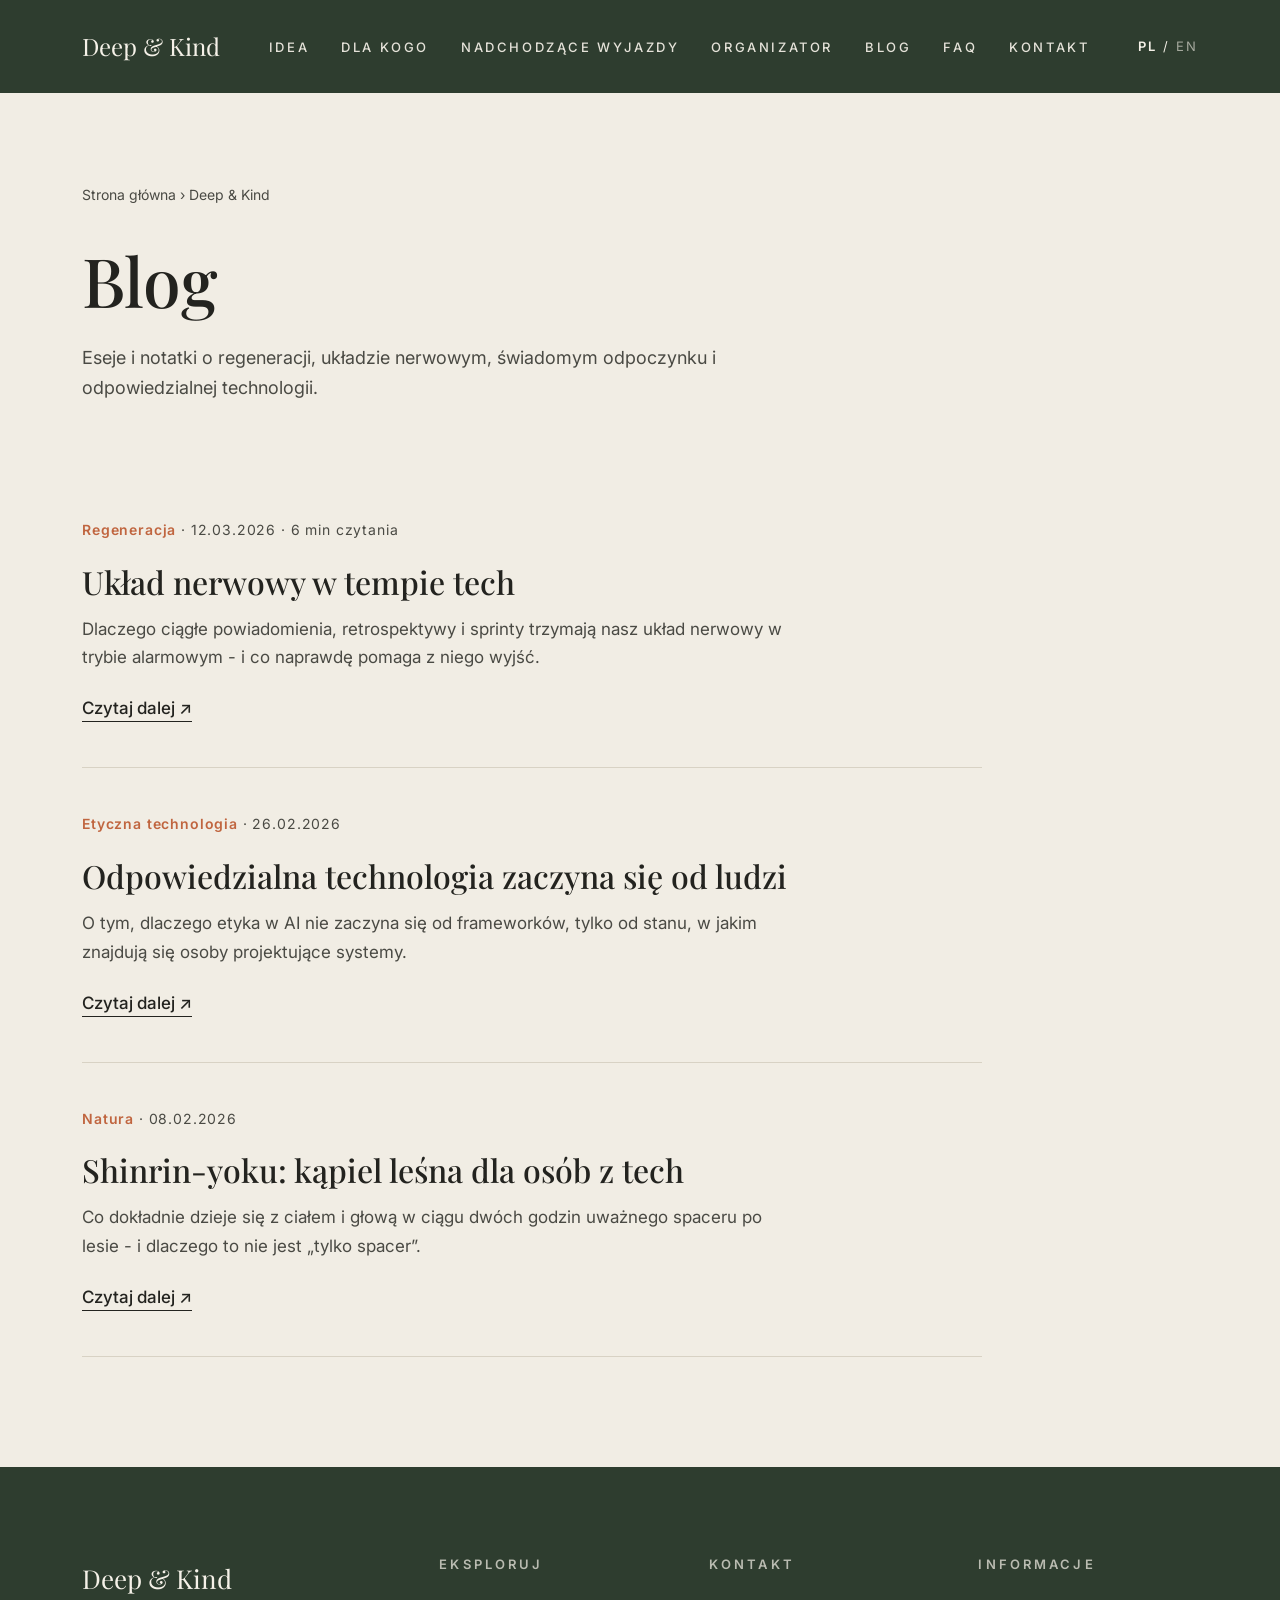
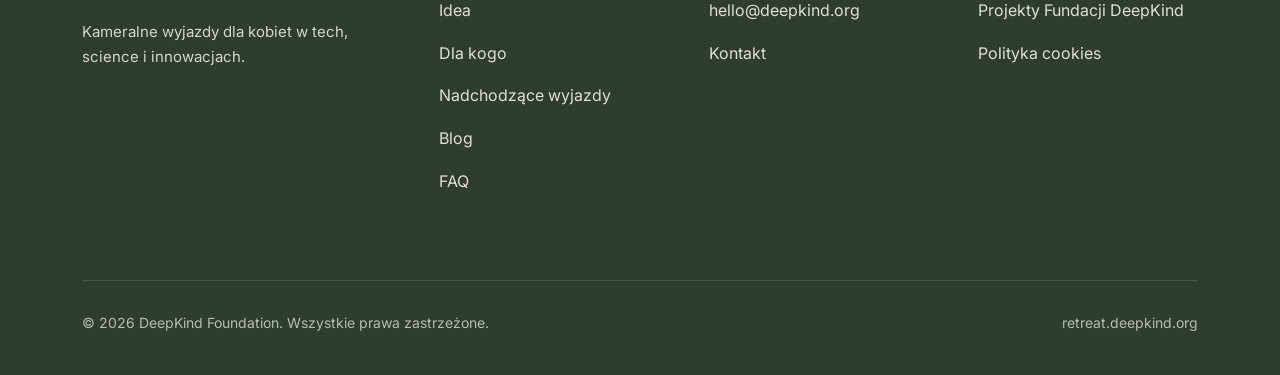
==== pl/blog/index.html @ f26f0a74 "initial commit" ====
<!DOCTYPE html>
<html lang="pl">
<head>
  <meta charset="UTF-8">
  <meta name="viewport" content="width=device-width, initial-scale=1.0">
  <title>Blog — Deep &amp; Kind Retreats | Regeneracja, natura i odpowiedzialna technologia</title>
  <meta name="description" content="Eseje i notatki o regeneracji, układzie nerwowym, świadomym odpoczynku i odpowiedzialnej technologii. Blog Deep & Kind Retreats.">
  <link rel="canonical" href="https://retreat.deepkind.org/pl/blog">
  <link rel="alternate" hreflang="pl" href="https://retreat.deepkind.org/pl/blog">
  <link rel="alternate" hreflang="en" href="https://retreat.deepkind.org/en/blog">
  <link rel="alternate" hreflang="x-default" href="https://retreat.deepkind.org/pl/blog">
  <meta property="og:type" content="website">
  <meta property="og:locale" content="pl_PL">
  <meta property="og:site_name" content="Deep &amp; Kind Retreats">
  <meta property="og:title" content="Blog — Deep &amp; Kind Retreats">
  <meta property="og:description" content="Eseje i notatki o regeneracji, układzie nerwowym, świadomym odpoczynku i odpowiedzialnej technologii.">
  <meta property="og:url" content="https://retreat.deepkind.org/pl/blog">
  <meta property="og:image" content="https://retreat.deepkind.org/images/og-cover.jpg">
  <meta name="theme-color" content="#2E3D2F">
  <link rel="icon" href="/images/favicon.png" type="image/png">
  <link rel="preconnect" href="https://fonts.googleapis.com">
  <link rel="preconnect" href="https://fonts.gstatic.com" crossorigin>
  <link href="https://fonts.googleapis.com/css2?family=Playfair+Display:ital,wght@0,400;0,500;0,600;1,400;1,500&family=Inter:wght@400;500;600&display=swap" rel="stylesheet">
  <link rel="stylesheet" href="/assets/style.css">
  <script type="application/ld+json">
  {
    "@context": "https://schema.org",
    "@type": "Blog",
    "name": "Blog Deep & Kind",
    "url": "https://retreat.deepkind.org/pl/blog",
    "inLanguage": "pl-PL",
    "publisher": { "@type": "Organization", "name": "Fundacja DeepKind", "url": "https://deepkind.org" }
  }
  </script>
</head>
<body>

  <header class="naglowek naglowek-staly">
    <div class="kontener">
      <a href="/pl" class="logo">Deep &amp; Kind</a>
      <button class="menu-przycisk" aria-label="Otwórz menu" aria-expanded="false" onclick="przelaczMenu(this)">&#9776;</button>
      <nav aria-label="Nawigacja główna">
        <ul class="menu" id="menu">
          <li><a href="/pl#idea">Idea</a></li>
          <li><a href="/pl#dla-kogo">Dla kogo</a></li>
          <li><a href="/pl/retreats">Nadchodzące wyjazdy</a></li>
          <li><a href="/pl#organizator">Organizator</a></li>
          <li><a href="/pl/blog">Blog</a></li>
          <li><a href="/pl#faq">FAQ</a></li>
          <li><a href="/pl/contact">Kontakt</a></li>
        </ul>
      </nav>
      <div class="jezyki">
        <a href="/pl/blog" class="aktywny" aria-current="page">PL</a> / <a href="/en/blog">EN</a>
      </div>
    </div>
  </header>

  <div class="podstrona-naglowek">
    <div class="kontener">
      <p class="okruszki"><a href="/pl">Strona główna</a> &rsaquo; Deep &amp; Kind</p>
      <h1>Blog</h1>
      <p class="wstep">Eseje i notatki o regeneracji, układzie nerwowym, świadomym odpoczynku i odpowiedzialnej technologii.</p>
    </div>
  </div>

  <section style="padding-top: 0;">
    <div class="kontener">
      <div class="wpisy">

        <article class="wpis">
          <p class="wpis-meta"><span class="kategoria">Regeneracja</span> &middot; 12.03.2026 &middot; 6 min czytania</p>
          <h2><a href="/pl/blog/uklad-nerwowy-w-tech">Układ nerwowy w tempie tech</a></h2>
          <p>Dlaczego ciągłe powiadomienia, retrospektywy i sprinty trzymają nasz układ nerwowy w trybie alarmowym - i co naprawdę pomaga z niego wyjść.</p>
          <a href="/pl/blog/uklad-nerwowy-w-tech" class="karta-link">Czytaj dalej</a>
        </article>

        <article class="wpis">
          <p class="wpis-meta"><span class="kategoria">Etyczna technologia</span> &middot; 26.02.2026</p>
          <h2><a href="/pl/blog/odpowiedzialna-technologia">Odpowiedzialna technologia zaczyna się od ludzi</a></h2>
          <p>O tym, dlaczego etyka w AI nie zaczyna się od frameworków, tylko od stanu, w jakim znajdują się osoby projektujące systemy.</p>
          <a href="/pl/blog/odpowiedzialna-technologia" class="karta-link">Czytaj dalej</a>
        </article>

        <article class="wpis">
          <p class="wpis-meta"><span class="kategoria">Natura</span> &middot; 08.02.2026</p>
          <h2><a href="/pl/blog/shinrin-yoku-dla-tech">Shinrin-yoku: kąpiel leśna dla osób z tech</a></h2>
          <p>Co dokładnie dzieje się z ciałem i głową w ciągu dwóch godzin uważnego spaceru po lesie - i dlaczego to nie jest &bdquo;tylko spacer&rdquo;.</p>
          <a href="/pl/blog/shinrin-yoku-dla-tech" class="karta-link">Czytaj dalej</a>
        </article>

      </div>
    </div>
  </section>

  <footer class="stopka">
    <div class="kontener">
      <div class="stopka-siatka">
        <div>
          <a href="/pl" class="logo">Deep &amp; Kind</a>
          <p>Kameralne wyjazdy dla kobiet w tech, science i innowacjach.</p>
        </div>
        <div>
          <h3>Eksploruj</h3>
          <ul>
            <li><a href="/pl#idea">Idea</a></li>
            <li><a href="/pl#dla-kogo">Dla kogo</a></li>
            <li><a href="/pl/retreats">Nadchodzące wyjazdy</a></li>
            <li><a href="/pl/blog">Blog</a></li>
            <li><a href="/pl#faq">FAQ</a></li>
          </ul>
        </div>
        <div>
          <h3>Kontakt</h3>
          <ul>
            <li><a href="mailto:hello@deepkind.org">hello@deepkind.org</a></li>
            <li><a href="/pl/contact">Kontakt</a></li>
          </ul>
        </div>
        <div>
          <h3>Informacje</h3>
          <ul>
            <li><a href="https://deepkind.org/" target="_blank" rel="noopener">Projekty Fundacji DeepKind</a></li>
            <li><a href="https://deepkind.org/polityka-cookies" target="_blank" rel="noopener">Polityka cookies</a></li>
          </ul>
        </div>
      </div>
      <div class="stopka-dol">
        <span>&copy; 2026 DeepKind Foundation. Wszystkie prawa zastrzeżone.</span>
        <span>retreat.deepkind.org</span>
      </div>
    </div>
  </footer>

  <script src="/assets/skrypty.js"></script>
</body>
</html>
---- assets/style.css ----
/* ============================================================
   DEEP & KIND RETREATS — WSPÓLNY ARKUSZ STYLÓW
   Paleta i typografia w jednym miejscu: zmień tutaj, a zmieni
   się na całej stronie.
   ============================================================ */
:root {
  --zielen-ciemna: #2E3D2F;
  --krem: #F1EDE4;
  --krem-cieplejszy: #E9E3D7;
  --kremowa-karta: #F6F3EC;
  --terakota: #C0653F;
  --terakota-ciemna: #A9552F;
  --grafit: #23231F;
  --tekst: #4A4A44;
  --linia: #D8D2C4;
  --bialy-cieply: #F5F1E8;
  --font-naglowki: 'Playfair Display', Georgia, serif;
  --font-tekst: 'Inter', -apple-system, 'Segoe UI', sans-serif;
  --szerokosc: 1180px;
}

* { margin: 0; padding: 0; box-sizing: border-box; }
html { scroll-behavior: smooth; }
@media (prefers-reduced-motion: reduce) {
  html { scroll-behavior: auto; }
  *, *::before, *::after { animation: none !important; transition: none !important; }
}
body {
  font-family: var(--font-tekst);
  color: var(--tekst);
  background: var(--krem);
  line-height: 1.7;
  font-size: 17px;
  -webkit-font-smoothing: antialiased;
}
.kontener { max-width: var(--szerokosc); margin: 0 auto; padding: 0 32px; }
h1, h2, h3 { font-family: var(--font-naglowki); color: var(--grafit); font-weight: 500; line-height: 1.15; }
a { color: inherit; }
section { padding: 110px 0; }
:focus-visible { outline: 2px solid var(--terakota); outline-offset: 3px; }

.etykieta {
  display: block;
  font-size: 13px;
  font-weight: 600;
  letter-spacing: 0.28em;
  text-transform: uppercase;
  color: var(--terakota);
  margin-bottom: 20px;
}
.tlo-cieplejsze { background: var(--krem-cieplejszy); }

/* ---------- Nawigacja ---------- */
.naglowek { position: absolute; top: 0; left: 0; right: 0; z-index: 50; padding: 26px 0; }
.naglowek-staly { position: static; background: var(--zielen-ciemna); }
.naglowek .kontener { display: flex; align-items: center; justify-content: space-between; gap: 24px; }
.logo { font-family: var(--font-naglowki); font-size: 24px; color: var(--bialy-cieply); text-decoration: none; white-space: nowrap; }
.menu { display: flex; align-items: center; gap: 32px; list-style: none; }
.menu a {
  color: var(--bialy-cieply); text-decoration: none; font-size: 13px; font-weight: 500;
  letter-spacing: 0.2em; text-transform: uppercase; opacity: 0.92; transition: opacity 0.2s;
}
.menu a:hover { opacity: 1; }
.jezyki { color: var(--bialy-cieply); font-size: 13px; letter-spacing: 0.15em; }
.jezyki a { text-decoration: none; opacity: 0.6; }
.jezyki .aktywny { font-weight: 600; opacity: 1; }
.menu-przycisk { display: none; background: none; border: none; color: var(--bialy-cieply); font-size: 28px; cursor: pointer; line-height: 1; }

/* ---------- Przyciski i odnośniki ---------- */
.przycisk {
  display: inline-block; padding: 17px 38px; font-family: var(--font-tekst); font-size: 16px;
  font-weight: 500; text-decoration: none; border-radius: 6px; cursor: pointer;
  transition: background 0.2s, border-color 0.2s; border: 1px solid transparent;
}
.przycisk-pelny { background: var(--terakota); color: #fff; }
.przycisk-pelny:hover { background: var(--terakota-ciemna); }
.przycisk-obrys { background: transparent; color: var(--bialy-cieply); border-color: rgba(245,241,232,0.55); }
.przycisk-obrys:hover { border-color: var(--bialy-cieply); }
.link-podkreslony {
  display: inline-block; font-weight: 500; color: var(--grafit); text-decoration: none;
  border-bottom: 1px solid var(--grafit); padding-bottom: 3px;
}
.link-podkreslony:hover { color: var(--terakota); border-color: var(--terakota); }

/* ---------- Hero (strona główna) ---------- */
.hero {
  position: relative; min-height: 100vh; display: flex; align-items: center; justify-content: center;
  text-align: center; padding: 0;
  background: linear-gradient(rgba(35,48,36,0.62), rgba(35,48,36,0.62)),
              url('/images/hero-las.jpg') center / cover no-repeat, var(--zielen-ciemna);
}
.hero-tresc { max-width: 860px; padding: 140px 32px 120px; }
.hero .etykieta { color: var(--bialy-cieply); opacity: 0.9; margin-bottom: 28px; }
.hero h1 { font-size: clamp(52px, 8vw, 96px); color: var(--bialy-cieply); margin-bottom: 22px; }
.hero .motto { font-family: var(--font-naglowki); font-style: italic; font-size: clamp(22px, 3vw, 30px); color: var(--bialy-cieply); margin-bottom: 34px; }
.hero .opis { color: var(--bialy-cieply); opacity: 0.95; max-width: 640px; margin: 0 auto 46px; font-size: 18px; }
.hero-przyciski { display: flex; gap: 18px; justify-content: center; flex-wrap: wrap; }

/* ---------- Nagłówek podstrony ---------- */
.podstrona-naglowek { padding: 90px 0 70px; }
.podstrona-naglowek .okruszki { font-size: 14px; margin-bottom: 34px; }
.podstrona-naglowek .okruszki a { color: var(--tekst); text-decoration: none; }
.podstrona-naglowek .okruszki a:hover { color: var(--terakota); }
.podstrona-naglowek h1 { font-size: clamp(42px, 6vw, 68px); margin-bottom: 24px; }
.podstrona-naglowek .wstep { max-width: 640px; font-size: 18px; }

/* ---------- Sekcje treści ---------- */
.sekcja-h2 { font-size: clamp(38px, 5vw, 58px); margin-bottom: 44px; }
.tekst-waski { max-width: 640px; }
.tekst-sredni { max-width: 820px; font-size: 18px; }
.tekst-waski p + p, .tekst-sredni p + p { margin-top: 26px; }

.filary { display: grid; grid-template-columns: repeat(3, 1fr); gap: 60px; margin-top: 90px; }
.filar::before { content: ""; display: block; width: 44px; height: 3px; background: var(--linia); margin-bottom: 26px; }
.filar h3 { font-size: 27px; margin-bottom: 16px; }
.filar p { font-size: 16px; }

.motto-pytanie { font-family: var(--font-naglowki); font-style: italic; font-size: 26px; color: var(--grafit); margin-top: 44px; }

/* ---------- Dla kogo ---------- */
.dla-kogo-siatka { display: grid; grid-template-columns: 1fr 1.2fr; gap: 80px; align-items: start; }
.grupy { list-style: none; }
.grupy li {
  background: var(--kremowa-karta); padding: 26px 30px; font-family: var(--font-naglowki);
  font-size: 22px; color: var(--grafit); border-bottom: 1px solid var(--linia);
}
.grupy li:last-child { border-bottom: none; }
.objawy-etykieta { font-size: 13px; font-weight: 600; letter-spacing: 0.26em; text-transform: uppercase; color: var(--terakota); margin-bottom: 30px; }
.objawy { list-style: none; counter-reset: objaw; }
.objawy li {
  counter-increment: objaw; display: flex; gap: 20px; padding: 24px 0;
  border-bottom: 1px solid var(--linia); font-size: 19px; color: var(--grafit); line-height: 1.5;
}
.objawy li::before { content: counter(objaw, decimal-leading-zero); font-family: var(--font-naglowki); color: var(--terakota); font-size: 17px; padding-top: 3px; }

/* ---------- Karty wyjazdów ---------- */
.karty { display: grid; grid-template-columns: 1fr 1fr; gap: 40px; }
.karta { background: var(--kremowa-karta); border: 1px solid var(--linia); border-radius: 4px; overflow: hidden; display: flex; flex-direction: column; }
.karta-foto { height: 300px; background: var(--zielen-ciemna) center / cover no-repeat; }
.karta-foto.biebrza { background-image: url('/images/wyjazd-biebrza.jpg'); }
.karta-foto.jesien { background-image: url('/images/wyjazd-jesien.jpg'); }
.karta-tresc { padding: 38px 40px 44px; display: flex; flex-direction: column; flex: 1; }
.karta-naglowek { display: flex; justify-content: space-between; align-items: baseline; gap: 16px; margin-bottom: 22px; }
.karta-typ { font-size: 12px; font-weight: 600; letter-spacing: 0.26em; text-transform: uppercase; color: var(--terakota); }
.karta-termin { font-size: 15px; white-space: nowrap; }
.karta h3 { font-size: 32px; margin-bottom: 10px; }
.karta h3 a { text-decoration: none; }
.karta h3 a:hover { color: var(--terakota); }
.karta-miejsce { font-size: 16px; margin-bottom: 28px; }
.karta-program { list-style: none; margin-bottom: 36px; }
.karta-program li { position: relative; padding: 6px 0 6px 22px; font-size: 16px; }
.karta-program li::before { content: "\2022"; position: absolute; left: 0; color: var(--terakota); }
.karta-link { margin-top: auto; align-self: flex-start; font-weight: 500; color: var(--grafit); text-decoration: none; border-bottom: 1px solid var(--grafit); padding-bottom: 3px; }
.karta-link::after { content: " \2197"; }
.karta-link:hover { color: var(--terakota); border-color: var(--terakota); }

.za-nami { margin-top: 100px; }
.za-nami-ramka {
  border: 1px dashed var(--linia); border-radius: 4px; padding: 90px 40px; text-align: center;
  font-family: var(--font-naglowki); font-style: italic; font-size: 24px;
}

/* ---------- Newsletter ---------- */
.newsletter { text-align: center; }
.newsletter h2 { font-size: clamp(38px, 5vw, 56px); margin-bottom: 24px; max-width: 700px; margin-left: auto; margin-right: auto; }
.newsletter .wstep { max-width: 620px; margin: 0 auto 50px; font-size: 18px; }
.formularz-newsletter { display: flex; gap: 16px; max-width: 640px; margin: 0 auto 26px; }
.formularz-newsletter input[type="email"] {
  flex: 1; padding: 18px 22px; font-family: var(--font-tekst); font-size: 16px; color: var(--grafit);
  background: var(--kremowa-karta); border: 1px solid var(--linia); border-radius: 6px;
}
.formularz-newsletter input::placeholder { color: #9A958A; }
.zgoda { font-size: 14px; max-width: 480px; margin: 0 auto; }
.formularz-info { margin-top: 18px; font-size: 15px; color: var(--terakota); display: none; }
.formularz-info.formularz-sukces { color: var(--zielen-ciemna); }
.pole-pulapka { position: absolute; left: -9999px; width: 1px; height: 1px; overflow: hidden; }
.cf-turnstile { margin: 20px 0; }

/* ---------- FAQ ---------- */
.faq-lista { max-width: 900px; }
.faq-pozycja { border-bottom: 1px solid var(--linia); }
.faq-pytanie {
  width: 100%; display: flex; justify-content: space-between; align-items: center; gap: 20px;
  background: none; border: none; text-align: left; padding: 30px 0; cursor: pointer;
  font-family: var(--font-naglowki); font-size: 25px; color: var(--grafit);
}
.faq-pytanie .strzalka { transition: transform 0.25s; font-size: 16px; }
.faq-pozycja.otwarta .strzalka { transform: rotate(180deg); }
.faq-odpowiedz { max-height: 0; overflow: hidden; transition: max-height 0.3s ease; }
.faq-odpowiedz p { padding: 0 0 30px; max-width: 760px; }

/* ---------- Manifest ---------- */
.manifest { background: var(--zielen-ciemna); color: var(--bialy-cieply); padding: 130px 0; }
.manifest h2 { color: var(--bialy-cieply); font-size: clamp(40px, 5.5vw, 64px); margin-bottom: 60px; }
.manifest p { max-width: 720px; font-size: 19px; opacity: 0.94; }
.manifest p + p { margin-top: 30px; }

/* ---------- Zamknięcie / CTA ---------- */
.zamkniecie { text-align: center; padding: 140px 0; }
.zamkniecie h2 { font-size: clamp(34px, 4.5vw, 52px); max-width: 900px; margin: 0 auto 50px; }

/* ---------- Strona wyjazdu: overview i checklisty ---------- */
.overview-siatka { display: grid; grid-template-columns: 1.1fr 1fr; gap: 80px; align-items: start; }
.checklista { list-style: none; }
.checklista li { position: relative; padding: 10px 0 10px 40px; font-size: 18px; color: var(--grafit); }
.checklista li::before {
  content: "\2713"; position: absolute; left: 0; top: 10px; width: 26px; height: 26px;
  border: 1.5px solid var(--terakota); border-radius: 50%; color: var(--terakota);
  font-size: 14px; display: flex; align-items: center; justify-content: center;
}

/* ---------- Program: oś czasu ---------- */
.program-naglowek { text-align: center; margin-bottom: 40px; }
.program-naglowek h2 { font-size: clamp(40px, 5.5vw, 62px); margin-bottom: 26px; }
.program-motto { font-style: italic; max-width: 640px; margin: 0 auto; font-size: 18px; }
.dzien { margin-top: 90px; }
.dzien-tytul { font-size: clamp(32px, 4vw, 46px); margin-bottom: 10px; }
.dzien-tytul .ang { color: #6E6E64; }
.dzien-motto { font-style: italic; margin-bottom: 50px; }
.os { list-style: none; border-left: 1px solid var(--linia); margin-left: 14px; }
.os li { position: relative; padding: 0 0 44px 46px; }
.os li:last-child { padding-bottom: 0; }
.os li::before {
  content: ""; position: absolute; left: -15px; top: 0; width: 28px; height: 28px;
  background: var(--kremowa-karta); border: 1px solid var(--linia); border-radius: 50%;
}
.os li.akcent::before { background: var(--terakota); border-color: var(--terakota); }
.os .czas { display: block; font-size: 14px; letter-spacing: 0.12em; margin-bottom: 6px; }
.os h4 { font-family: var(--font-naglowki); font-weight: 500; font-size: 25px; color: var(--grafit); margin-bottom: 6px; }
.os p { font-size: 16px; max-width: 680px; }

/* ---------- Miejsce, kuchnia, cena ---------- */
.duze-zdjecie { width: 100%; border-radius: 4px; display: block; margin-top: 40px; }
.dwie-kolumny { display: grid; grid-template-columns: 1fr 1fr; gap: 60px; margin-top: 50px; }
.trzy-cechy { display: grid; grid-template-columns: repeat(3, 1fr); gap: 50px; margin-top: 60px; }
.cecha { border-top: 1px solid var(--linia); padding-top: 30px; }
.cecha .ikona { color: var(--terakota); font-size: 22px; margin-bottom: 16px; display: block; }
.cecha h3 { font-size: 24px; margin-bottom: 12px; }
.cecha p { font-size: 16px; }
.cennik { display: grid; grid-template-columns: 1fr 1fr; gap: 60px; margin: 60px 0; }
.cena-pozycja { border-top: 1px solid var(--linia); padding-top: 30px; }
.cena-pozycja .ikona { color: var(--terakota); font-size: 22px; margin-bottom: 16px; display: block; }
.cena-pozycja h3 { font-size: 25px; margin-bottom: 12px; }
.cena-kwota { font-family: var(--font-naglowki); font-size: 42px; color: var(--grafit); }
.cena-nota { font-size: 17px; max-width: 760px; margin-top: 40px; }

/* ---------- Zapisy ---------- */
.zapisy { text-align: center; }
.zapisy h2 { font-size: clamp(38px, 5vw, 58px); margin-bottom: 22px; }
.zapisy .termin { font-size: 18px; margin-bottom: 16px; }
.zapisy .limit { color: var(--terakota); font-weight: 500; margin-bottom: 50px; }
.formularz-zapisy { max-width: 560px; margin: 0 auto; text-align: left; }
.formularz-zapisy .formularz-info { text-align: center; }
.regulamin-nota { margin-top: 34px; font-size: 16px; }

/* ---------- Blog ---------- */
.wpisy { display: grid; gap: 0; max-width: 900px; }
.wpis { border-bottom: 1px solid var(--linia); padding: 44px 0; }
.wpis-meta { font-size: 14px; letter-spacing: 0.06em; margin-bottom: 14px; }
.wpis-meta .kategoria { color: var(--terakota); font-weight: 600; }
.wpis h2 { font-size: 32px; margin-bottom: 14px; }
.wpis h2 a { text-decoration: none; }
.wpis h2 a:hover { color: var(--terakota); }
.wpis p { max-width: 720px; margin-bottom: 22px; }

/* ---------- Kontakt ---------- */
.kontakt-siatka { display: grid; grid-template-columns: 1fr 1.2fr; gap: 80px; align-items: start; }
.kontakt-blok { border-top: 1px solid var(--linia); padding: 28px 0; }
.kontakt-blok h3 { font-size: 23px; margin-bottom: 10px; }
.formularz-kontakt label { display: block; font-size: 14px; font-weight: 500; color: var(--grafit); margin: 22px 0 8px; }
.formularz-kontakt input, .formularz-kontakt textarea, .formularz-kontakt select {
  width: 100%; padding: 15px 18px; font-family: var(--font-tekst); font-size: 16px; color: var(--grafit);
  background: var(--kremowa-karta); border: 1px solid var(--linia); border-radius: 6px;
}
.formularz-kontakt textarea { min-height: 160px; resize: vertical; }
.formularz-kontakt .zgoda { text-align: left; margin: 22px 0 26px; max-width: none; }

/* ---------- Stopka ---------- */
.stopka { background: var(--zielen-ciemna); color: var(--bialy-cieply); padding: 90px 0 40px; }
.stopka-siatka { display: grid; grid-template-columns: 1.4fr 1fr 1fr 1fr; gap: 50px; margin-bottom: 70px; }
.stopka .logo { font-size: 26px; display: inline-block; margin-bottom: 18px; }
.stopka p { font-size: 15px; opacity: 0.85; max-width: 300px; }
.stopka h3 {
  color: var(--bialy-cieply); font-family: var(--font-tekst); font-size: 13px; font-weight: 600;
  letter-spacing: 0.24em; text-transform: uppercase; margin-bottom: 24px; opacity: 0.7;
}
.stopka ul { list-style: none; }
.stopka ul li { margin-bottom: 14px; }
.stopka ul a { color: var(--bialy-cieply); text-decoration: none; font-size: 16px; opacity: 0.9; }
.stopka ul a:hover { opacity: 1; text-decoration: underline; }
.stopka-dol {
  border-top: 1px solid rgba(245,241,232,0.18); padding-top: 30px; display: flex;
  justify-content: space-between; gap: 20px; flex-wrap: wrap; font-size: 14px; opacity: 0.7;
}

/* ---------- Mobile ---------- */
@media (max-width: 960px) {
  section { padding: 80px 0; }
  .menu {
    display: none; position: absolute; top: 100%; left: 0; right: 0; flex-direction: column;
    gap: 0; background: var(--zielen-ciemna); padding: 10px 0 20px; z-index: 60;
  }
  .naglowek { position: relative; background: var(--zielen-ciemna); }
  .hero { margin-top: 0; }
  .menu.otwarte { display: flex; }
  .menu li { width: 100%; text-align: center; }
  .menu a { display: block; padding: 14px 0; }
  .menu-przycisk { display: block; }
  .filary, .trzy-cechy { grid-template-columns: 1fr; gap: 44px; }
  .dla-kogo-siatka, .overview-siatka, .dwie-kolumny, .cennik, .kontakt-siatka { grid-template-columns: 1fr; gap: 50px; }
  .karty { grid-template-columns: 1fr; }
  .formularz-newsletter { flex-direction: column; }
  .stopka-siatka { grid-template-columns: 1fr; gap: 40px; }
  .karta-tresc { padding: 30px 26px 36px; }
  .faq-pytanie { font-size: 21px; }
}
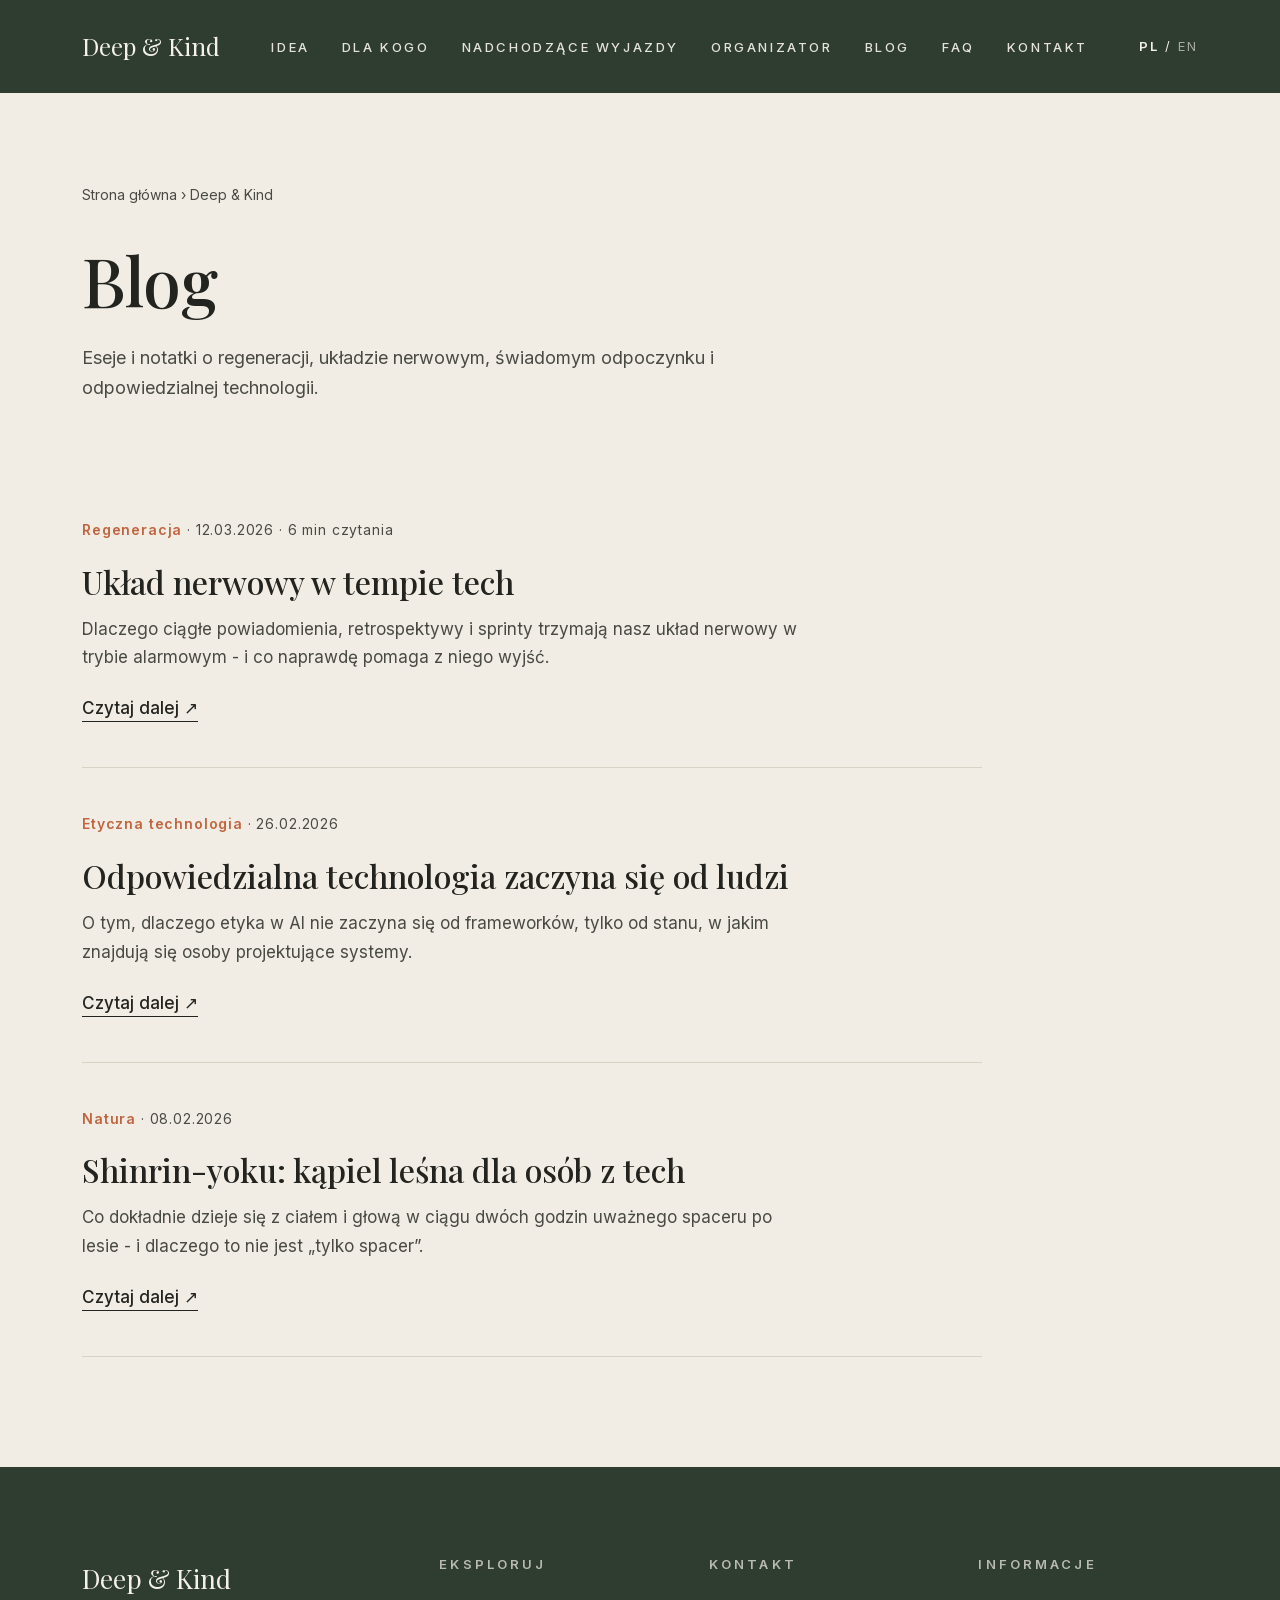
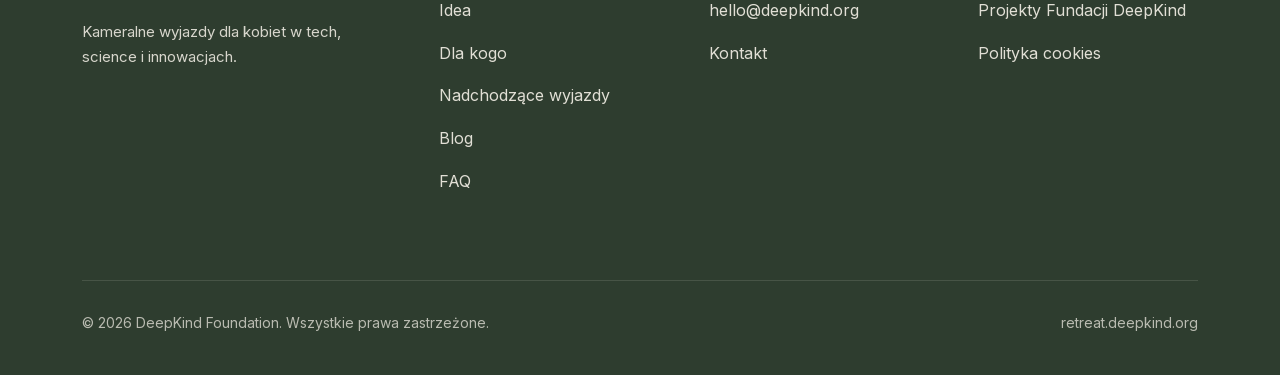
==== commit c336a4f1: "change header buttons, self-host fonts, swap retreat photos - Rename hero buttons; orange CTA now li" ====
--- a/pl/blog/index.html
+++ b/pl/blog/index.html
@@ -18,9 +18,8 @@
   <meta property="og:image" content="https://retreat.deepkind.org/images/og-cover.jpg">
   <meta name="theme-color" content="#2E3D2F">
   <link rel="icon" href="/images/favicon.png" type="image/png">
-  <link rel="preconnect" href="https://fonts.googleapis.com">
-  <link rel="preconnect" href="https://fonts.gstatic.com" crossorigin>
-  <link href="https://fonts.googleapis.com/css2?family=Playfair+Display:ital,wght@0,400;0,500;0,600;1,400;1,500&family=Inter:wght@400;500;600&display=swap" rel="stylesheet">
+  <link rel="preload" href="/assets/fonts/playfair-display-latin-500.woff2" as="font" type="font/woff2" crossorigin>
+  <link rel="preload" href="/assets/fonts/inter-latin-400.woff2" as="font" type="font/woff2" crossorigin>
   <link rel="stylesheet" href="/assets/style.css">
   <script type="application/ld+json">
   {
--- a/assets/style.css
+++ b/assets/style.css
@@ -1,3 +1,133 @@
+/* Fonty self-hosted (Playfair Display + Inter, subset latin + latin-ext).
+   Pobrane z Google Fonts v20/woff2. Zamiast zewnetrznego CDN - prywatnosc, LCP, SRI. */
+@font-face {
+  font-family: 'Inter';
+  font-style: normal;
+  font-weight: 400;
+  font-display: swap;
+  src: url('/assets/fonts/inter-latin-ext-400.woff2') format('woff2');
+  unicode-range: U+0100-02BA, U+02BD-02C5, U+02C7-02CC, U+02CE-02D7, U+02DD-02FF, U+0304, U+0308, U+0329, U+1D00-1DBF, U+1E00-1E9F, U+1EF2-1EFF, U+2020, U+20A0-20AB, U+20AD-20C0, U+2113, U+2C60-2C7F, U+A720-A7FF;
+}
+@font-face {
+  font-family: 'Inter';
+  font-style: normal;
+  font-weight: 400;
+  font-display: swap;
+  src: url('/assets/fonts/inter-latin-400.woff2') format('woff2');
+  unicode-range: U+0000-00FF, U+0131, U+0152-0153, U+02BB-02BC, U+02C6, U+02DA, U+02DC, U+0304, U+0308, U+0329, U+2000-206F, U+20AC, U+2122, U+2191, U+2193, U+2212, U+2215, U+FEFF, U+FFFD;
+}
+@font-face {
+  font-family: 'Inter';
+  font-style: normal;
+  font-weight: 500;
+  font-display: swap;
+  src: url('/assets/fonts/inter-latin-ext-500.woff2') format('woff2');
+  unicode-range: U+0100-02BA, U+02BD-02C5, U+02C7-02CC, U+02CE-02D7, U+02DD-02FF, U+0304, U+0308, U+0329, U+1D00-1DBF, U+1E00-1E9F, U+1EF2-1EFF, U+2020, U+20A0-20AB, U+20AD-20C0, U+2113, U+2C60-2C7F, U+A720-A7FF;
+}
+@font-face {
+  font-family: 'Inter';
+  font-style: normal;
+  font-weight: 500;
+  font-display: swap;
+  src: url('/assets/fonts/inter-latin-500.woff2') format('woff2');
+  unicode-range: U+0000-00FF, U+0131, U+0152-0153, U+02BB-02BC, U+02C6, U+02DA, U+02DC, U+0304, U+0308, U+0329, U+2000-206F, U+20AC, U+2122, U+2191, U+2193, U+2212, U+2215, U+FEFF, U+FFFD;
+}
+@font-face {
+  font-family: 'Inter';
+  font-style: normal;
+  font-weight: 600;
+  font-display: swap;
+  src: url('/assets/fonts/inter-latin-ext-600.woff2') format('woff2');
+  unicode-range: U+0100-02BA, U+02BD-02C5, U+02C7-02CC, U+02CE-02D7, U+02DD-02FF, U+0304, U+0308, U+0329, U+1D00-1DBF, U+1E00-1E9F, U+1EF2-1EFF, U+2020, U+20A0-20AB, U+20AD-20C0, U+2113, U+2C60-2C7F, U+A720-A7FF;
+}
+@font-face {
+  font-family: 'Inter';
+  font-style: normal;
+  font-weight: 600;
+  font-display: swap;
+  src: url('/assets/fonts/inter-latin-600.woff2') format('woff2');
+  unicode-range: U+0000-00FF, U+0131, U+0152-0153, U+02BB-02BC, U+02C6, U+02DA, U+02DC, U+0304, U+0308, U+0329, U+2000-206F, U+20AC, U+2122, U+2191, U+2193, U+2212, U+2215, U+FEFF, U+FFFD;
+}
+@font-face {
+  font-family: 'Playfair Display';
+  font-style: italic;
+  font-weight: 400;
+  font-display: swap;
+  src: url('/assets/fonts/playfair-display-latin-ext-400-italic.woff2') format('woff2');
+  unicode-range: U+0100-02BA, U+02BD-02C5, U+02C7-02CC, U+02CE-02D7, U+02DD-02FF, U+0304, U+0308, U+0329, U+1D00-1DBF, U+1E00-1E9F, U+1EF2-1EFF, U+2020, U+20A0-20AB, U+20AD-20C0, U+2113, U+2C60-2C7F, U+A720-A7FF;
+}
+@font-face {
+  font-family: 'Playfair Display';
+  font-style: italic;
+  font-weight: 400;
+  font-display: swap;
+  src: url('/assets/fonts/playfair-display-latin-400-italic.woff2') format('woff2');
+  unicode-range: U+0000-00FF, U+0131, U+0152-0153, U+02BB-02BC, U+02C6, U+02DA, U+02DC, U+0304, U+0308, U+0329, U+2000-206F, U+20AC, U+2122, U+2191, U+2193, U+2212, U+2215, U+FEFF, U+FFFD;
+}
+@font-face {
+  font-family: 'Playfair Display';
+  font-style: italic;
+  font-weight: 500;
+  font-display: swap;
+  src: url('/assets/fonts/playfair-display-latin-ext-500-italic.woff2') format('woff2');
+  unicode-range: U+0100-02BA, U+02BD-02C5, U+02C7-02CC, U+02CE-02D7, U+02DD-02FF, U+0304, U+0308, U+0329, U+1D00-1DBF, U+1E00-1E9F, U+1EF2-1EFF, U+2020, U+20A0-20AB, U+20AD-20C0, U+2113, U+2C60-2C7F, U+A720-A7FF;
+}
+@font-face {
+  font-family: 'Playfair Display';
+  font-style: italic;
+  font-weight: 500;
+  font-display: swap;
+  src: url('/assets/fonts/playfair-display-latin-500-italic.woff2') format('woff2');
+  unicode-range: U+0000-00FF, U+0131, U+0152-0153, U+02BB-02BC, U+02C6, U+02DA, U+02DC, U+0304, U+0308, U+0329, U+2000-206F, U+20AC, U+2122, U+2191, U+2193, U+2212, U+2215, U+FEFF, U+FFFD;
+}
+@font-face {
+  font-family: 'Playfair Display';
+  font-style: normal;
+  font-weight: 400;
+  font-display: swap;
+  src: url('/assets/fonts/playfair-display-latin-ext-400.woff2') format('woff2');
+  unicode-range: U+0100-02BA, U+02BD-02C5, U+02C7-02CC, U+02CE-02D7, U+02DD-02FF, U+0304, U+0308, U+0329, U+1D00-1DBF, U+1E00-1E9F, U+1EF2-1EFF, U+2020, U+20A0-20AB, U+20AD-20C0, U+2113, U+2C60-2C7F, U+A720-A7FF;
+}
+@font-face {
+  font-family: 'Playfair Display';
+  font-style: normal;
+  font-weight: 400;
+  font-display: swap;
+  src: url('/assets/fonts/playfair-display-latin-400.woff2') format('woff2');
+  unicode-range: U+0000-00FF, U+0131, U+0152-0153, U+02BB-02BC, U+02C6, U+02DA, U+02DC, U+0304, U+0308, U+0329, U+2000-206F, U+20AC, U+2122, U+2191, U+2193, U+2212, U+2215, U+FEFF, U+FFFD;
+}
+@font-face {
+  font-family: 'Playfair Display';
+  font-style: normal;
+  font-weight: 500;
+  font-display: swap;
+  src: url('/assets/fonts/playfair-display-latin-ext-500.woff2') format('woff2');
+  unicode-range: U+0100-02BA, U+02BD-02C5, U+02C7-02CC, U+02CE-02D7, U+02DD-02FF, U+0304, U+0308, U+0329, U+1D00-1DBF, U+1E00-1E9F, U+1EF2-1EFF, U+2020, U+20A0-20AB, U+20AD-20C0, U+2113, U+2C60-2C7F, U+A720-A7FF;
+}
+@font-face {
+  font-family: 'Playfair Display';
+  font-style: normal;
+  font-weight: 500;
+  font-display: swap;
+  src: url('/assets/fonts/playfair-display-latin-500.woff2') format('woff2');
+  unicode-range: U+0000-00FF, U+0131, U+0152-0153, U+02BB-02BC, U+02C6, U+02DA, U+02DC, U+0304, U+0308, U+0329, U+2000-206F, U+20AC, U+2122, U+2191, U+2193, U+2212, U+2215, U+FEFF, U+FFFD;
+}
+@font-face {
+  font-family: 'Playfair Display';
+  font-style: normal;
+  font-weight: 600;
+  font-display: swap;
+  src: url('/assets/fonts/playfair-display-latin-ext-600.woff2') format('woff2');
+  unicode-range: U+0100-02BA, U+02BD-02C5, U+02C7-02CC, U+02CE-02D7, U+02DD-02FF, U+0304, U+0308, U+0329, U+1D00-1DBF, U+1E00-1E9F, U+1EF2-1EFF, U+2020, U+20A0-20AB, U+20AD-20C0, U+2113, U+2C60-2C7F, U+A720-A7FF;
+}
+@font-face {
+  font-family: 'Playfair Display';
+  font-style: normal;
+  font-weight: 600;
+  font-display: swap;
+  src: url('/assets/fonts/playfair-display-latin-600.woff2') format('woff2');
+  unicode-range: U+0000-00FF, U+0131, U+0152-0153, U+02BB-02BC, U+02C6, U+02DA, U+02DC, U+0304, U+0308, U+0329, U+2000-206F, U+20AC, U+2122, U+2191, U+2193, U+2212, U+2215, U+FEFF, U+FFFD;
+}
 /* ============================================================
    DEEP & KIND RETREATS — WSPÓLNY ARKUSZ STYLÓW
    Paleta i typografia w jednym miejscu: zmień tutaj, a zmieni
@@ -164,7 +294,8 @@
 .newsletter { text-align: center; }
 .newsletter h2 { font-size: clamp(38px, 5vw, 56px); margin-bottom: 24px; max-width: 700px; margin-left: auto; margin-right: auto; }
 .newsletter .wstep { max-width: 620px; margin: 0 auto 50px; font-size: 18px; }
-.formularz-newsletter { display: flex; gap: 16px; max-width: 640px; margin: 0 auto 26px; }
+.formularz-newsletter { max-width: 640px; margin: 0 auto 26px; }
+.formularz-newsletter-pola { display: flex; gap: 16px; }
 .formularz-newsletter input[type="email"] {
   flex: 1; padding: 18px 22px; font-family: var(--font-tekst); font-size: 16px; color: var(--grafit);
   background: var(--kremowa-karta); border: 1px solid var(--linia); border-radius: 6px;
@@ -174,7 +305,7 @@
 .formularz-info { margin-top: 18px; font-size: 15px; color: var(--terakota); display: none; }
 .formularz-info.formularz-sukces { color: var(--zielen-ciemna); }
 .pole-pulapka { position: absolute; left: -9999px; width: 1px; height: 1px; overflow: hidden; }
-.cf-turnstile { margin: 20px 0; }
+.cf-turnstile { margin: 0 auto 20px; }
 
 /* ---------- FAQ ---------- */
 .faq-lista { max-width: 900px; }
@@ -309,7 +440,7 @@
   .filary, .trzy-cechy { grid-template-columns: 1fr; gap: 44px; }
   .dla-kogo-siatka, .overview-siatka, .dwie-kolumny, .cennik, .kontakt-siatka { grid-template-columns: 1fr; gap: 50px; }
   .karty { grid-template-columns: 1fr; }
-  .formularz-newsletter { flex-direction: column; }
+  .formularz-newsletter-pola { flex-direction: column; }
   .stopka-siatka { grid-template-columns: 1fr; gap: 40px; }
   .karta-tresc { padding: 30px 26px 36px; }
   .faq-pytanie { font-size: 21px; }
